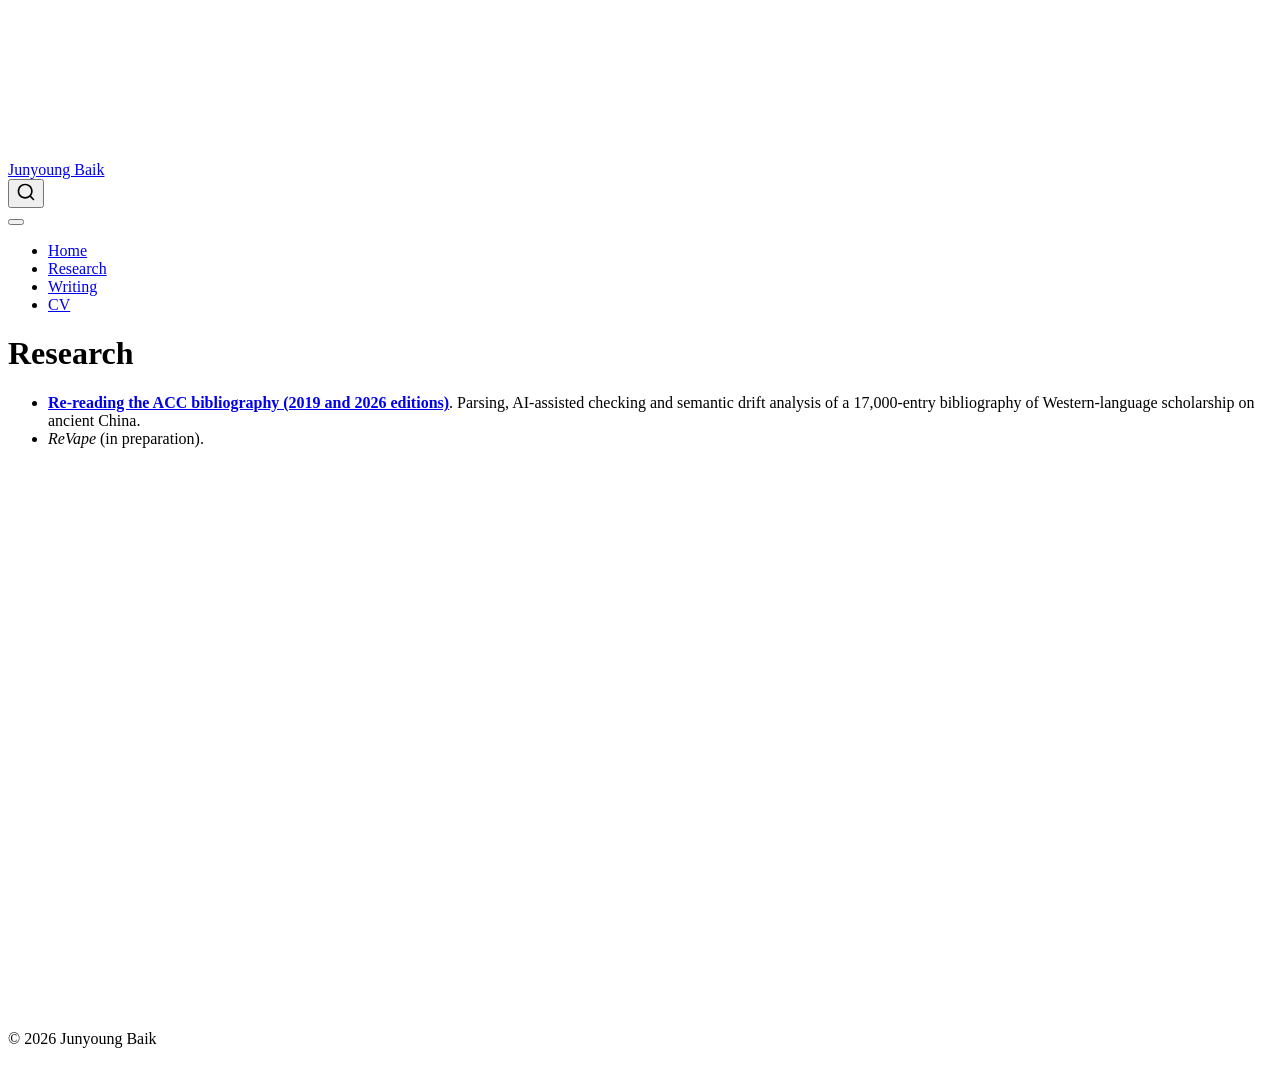
==== research/index.html @ 751c7dbe "Built site for gh-pages" ====
<!DOCTYPE html>
<html xmlns="http://www.w3.org/1999/xhtml" lang="en" xml:lang="en"><head>

<meta charset="utf-8">
<meta name="generator" content="quarto-1.10.18">

<meta name="viewport" content="width=device-width, initial-scale=1.0, user-scalable=yes">


<title>Research – Junyoung Baik</title>
<style>
/* Default styles provided by pandoc.
** See https://pandoc.org/MANUAL.html#variables-for-html for config info.
*/
span.smallcaps{font-variant: small-caps;}
div.columns{display: flex; gap: 1.5em;}
div.column{flex: auto;}
@media screen {
div.columns{gap: min(4vw, 1.5em);}
div.column{overflow-x: auto;}
}
div.hanging-indent{margin-left: 1.5em; text-indent: -1.5em;}
ul.task-list{list-style: none;}
ul.task-list li input[type="checkbox"] {
  width: 0.8em;
  margin: 0 0.8em 0.2em -1em; /* quarto-specific, see https://github.com/quarto-dev/quarto-cli/issues/4556 */ 
  vertical-align: middle;
}
</style>


<script src="../site_libs/quarto-nav/quarto-nav.js"></script>
<script src="../site_libs/quarto-nav/headroom.min.js"></script>
<script src="../site_libs/clipboard/clipboard.min.js"></script>
<script src="../site_libs/quarto-search/autocomplete.umd.js"></script>
<script src="../site_libs/quarto-search/fuse.min.js"></script>
<script src="../site_libs/quarto-search/quarto-search.js"></script>
<meta name="quarto:offset" content="../">
<script src="../site_libs/quarto-html/quarto.js" type="module"></script>
<script src="../site_libs/quarto-html/tabsets/tabsets.js" type="module"></script>
<script src="../site_libs/quarto-html/popper.min.js"></script>
<script src="../site_libs/quarto-html/tippy.umd.min.js"></script>
<script src="../site_libs/quarto-html/anchor.min.js"></script>
<link href="../site_libs/quarto-html/tippy.css" rel="stylesheet">
<link href="../site_libs/quarto-html/quarto-syntax-highlighting-64a204ab8560d761af7679ceaba22944.css" rel="stylesheet" id="quarto-text-highlighting-styles">
<script src="../site_libs/bootstrap/bootstrap.min.js"></script>
<link href="../site_libs/bootstrap/bootstrap-icons.css" rel="stylesheet">
<link href="../site_libs/bootstrap/bootstrap-445b8638c3d06994fee0907d791121c4.min.css" rel="stylesheet" append-hash="true" id="quarto-bootstrap" data-mode="light">
<script id="quarto-search-options" type="application/json">{
  "location": "navbar",
  "copy-button": false,
  "collapse-after": 3,
  "panel-placement": "end",
  "type": "overlay",
  "limit": 50,
  "keyboard-shortcut": [
    "f",
    "/",
    "s"
  ],
  "show-item-context": false,
  "language": {
    "search-no-results-text": "No results",
    "search-matching-documents-text": "matching documents",
    "search-copy-link-title": "Copy link to search",
    "search-hide-matches-text": "Hide additional matches",
    "search-more-match-text": "more match in this document",
    "search-more-matches-text": "more matches in this document",
    "search-clear-button-title": "Clear",
    "search-text-placeholder": "",
    "search-detached-cancel-button-title": "Cancel",
    "search-submit-button-title": "Submit",
    "search-label": "Search"
  }
}</script>


<link rel="stylesheet" href="../styles.css">
</head>

<body class="nav-fixed fullcontent quarto-light">

<div id="quarto-search-results"></div>
  <header id="quarto-header" class="headroom fixed-top">
    <nav class="navbar navbar-expand-lg " data-bs-theme="dark">
      <div class="navbar-container container-fluid">
      <div class="navbar-brand-container mx-auto">
    <a class="navbar-brand" href="../index.html">
    <span class="navbar-title">Junyoung Baik</span>
    </a>
  </div>
            <div id="quarto-search" class="" title="Search"></div>
          <button class="navbar-toggler" type="button" data-bs-toggle="collapse" data-bs-target="#navbarCollapse" aria-controls="navbarCollapse" role="menu" aria-expanded="false" aria-label="Toggle navigation" onclick="if (window.quartoToggleHeadroom) { window.quartoToggleHeadroom(); }">
  <span class="navbar-toggler-icon"></span>
</button>
          <div class="collapse navbar-collapse" id="navbarCollapse">
            <ul class="navbar-nav navbar-nav-scroll me-auto">
  <li class="nav-item">
    <a class="nav-link" href="../index.html"> 
<span class="menu-text">Home</span></a>
  </li>  
  <li class="nav-item">
    <a class="nav-link active" href="../research/index.html" aria-current="page"> 
<span class="menu-text">Research</span></a>
  </li>  
  <li class="nav-item">
    <a class="nav-link" href="../writing/index.html"> 
<span class="menu-text">Writing</span></a>
  </li>  
  <li class="nav-item">
    <a class="nav-link" href="../cv.html"> 
<span class="menu-text">CV</span></a>
  </li>  
</ul>
          </div> <!-- /navcollapse -->
            <div class="quarto-navbar-tools">
</div>
      </div> <!-- /container-fluid -->
    </nav>
</header>
<!-- content -->
<div id="quarto-content" class="quarto-container page-columns page-rows-contents page-layout-article page-navbar">
<!-- sidebar -->
<!-- margin-sidebar -->
    
<!-- main -->
<main class="content" id="quarto-document-content">

<header id="title-block-header" class="quarto-title-block default">
<div class="quarto-title">
<h1 class="title">Research</h1>
</div>



<div class="quarto-title-meta">

    
  
    
  </div>
  


</header>


<ul>
<li><a href="../research/acc-bibliometrics.html"><strong>Re-reading the ACC bibliography (2019 and 2026 editions)</strong></a>. Parsing, AI-assisted checking and semantic drift analysis of a 17,000-entry bibliography of Western-language scholarship on ancient China.</li>
<li><em>ReVape</em> (in preparation).</li>
</ul>



</main> <!-- /main -->
<script id="quarto-html-after-body" type="application/javascript">
  window.document.addEventListener("DOMContentLoaded", function (event) {
    const icon = "";
    const anchorJS = new window.AnchorJS();
    anchorJS.options = {
      placement: 'right',
      icon: icon
    };
    anchorJS.add('.anchored');
    const isCodeAnnotation = (el) => {
      for (const clz of el.classList) {
        if (clz.startsWith('code-annotation-')) {                     
          return true;
        }
      }
      return false;
    }
    const onCopySuccess = function(e) {
      // button target
      const button = e.trigger;
      // don't keep focus
      button.blur();
      // flash "checked"
      button.classList.add('code-copy-button-checked');
      var currentTitle = button.getAttribute("title");
      button.setAttribute("title", "Copied!");
      let tooltip;
      if (window.bootstrap) {
        button.setAttribute("data-bs-toggle", "tooltip");
        button.setAttribute("data-bs-placement", "left");
        button.setAttribute("data-bs-title", "Copied!");
        tooltip = new bootstrap.Tooltip(button, 
          { trigger: "manual", 
            customClass: "code-copy-button-tooltip",
            offset: [0, -8]});
        tooltip.show();    
      }
      setTimeout(function() {
        if (tooltip) {
          tooltip.hide();
          button.removeAttribute("data-bs-title");
          button.removeAttribute("data-bs-toggle");
          button.removeAttribute("data-bs-placement");
        }
        button.setAttribute("title", currentTitle);
        button.classList.remove('code-copy-button-checked');
      }, 1000);
      // clear code selection
      e.clearSelection();
    }
    const getTextToCopy = function(trigger) {
      const outerScaffold = trigger.parentElement.cloneNode(true);
      const codeEl = outerScaffold.querySelector('code');
      for (const childEl of codeEl.children) {
        if (isCodeAnnotation(childEl)) {
          childEl.remove();
        }
      }
      return codeEl.innerText;
    }
    const clipboard = new window.ClipboardJS('.code-copy-button:not([data-in-quarto-modal])', {
      text: getTextToCopy
    });
    clipboard.on('success', onCopySuccess);
    if (window.document.getElementById('quarto-embedded-source-code-modal')) {
      const clipboardModal = new window.ClipboardJS('.code-copy-button[data-in-quarto-modal]', {
        text: getTextToCopy,
        container: window.document.getElementById('quarto-embedded-source-code-modal')
      });
      clipboardModal.on('success', onCopySuccess);
    }
      var localhostRegex = new RegExp(/^(?:http|https):\/\/localhost\:?[0-9]*\//);
      var mailtoRegex = new RegExp(/^mailto:/);
        var filterRegex = new RegExp("https:\/\/bjunyoung\.github\.io\/portfolio-site\/");
      var isInternal = (href) => {
          return filterRegex.test(href) || localhostRegex.test(href) || mailtoRegex.test(href);
      }
      // Inspect non-navigation links and adorn them if external
     var links = window.document.querySelectorAll('a[href]:not(.nav-link):not(.navbar-brand):not(.toc-action):not(.sidebar-link):not(.sidebar-item-toggle):not(.pagination-link):not(.no-external):not([aria-hidden]):not(.dropdown-item):not(.quarto-navigation-tool):not(.about-link)');
      for (var i=0; i<links.length; i++) {
        const link = links[i];
        if (!isInternal(link.href)) {
          // undo the damage that might have been done by quarto-nav.js in the case of
          // links that we want to consider external
          if (link.dataset.originalHref !== undefined) {
            link.href = link.dataset.originalHref;
          }
        }
      }
    function tippyHover(el, contentFn, onTriggerFn, onUntriggerFn) {
      const config = {
        allowHTML: true,
        maxWidth: 500,
        delay: 100,
        arrow: false,
        appendTo: function(el) {
            return el.parentElement;
        },
        interactive: true,
        interactiveBorder: 10,
        theme: 'quarto',
        placement: 'bottom-start',
      };
      if (contentFn) {
        config.content = contentFn;
      }
      if (onTriggerFn) {
        config.onTrigger = onTriggerFn;
      }
      if (onUntriggerFn) {
        config.onUntrigger = onUntriggerFn;
      }
      window.tippy(el, config); 
    }
    const noterefs = window.document.querySelectorAll('a[role="doc-noteref"]');
    for (var i=0; i<noterefs.length; i++) {
      const ref = noterefs[i];
      tippyHover(ref, function() {
        // use id or data attribute instead here
        let href = ref.getAttribute('data-footnote-href') || ref.getAttribute('href');
        try { href = new URL(href).hash; } catch {}
        const id = href.replace(/^#\/?/, "");
        const note = window.document.getElementById(id);
        if (note) {
          return note.innerHTML;
        } else {
          return "";
        }
      });
    }
    const xrefs = window.document.querySelectorAll('a.quarto-xref');
    const processXRef = (id, note) => {
      // Strip column container classes
      const stripColumnClz = (el) => {
        el.classList.remove("page-full", "page-columns");
        if (el.children) {
          for (const child of el.children) {
            stripColumnClz(child);
          }
        }
      }
      stripColumnClz(note)
      if (id === null || id.startsWith('sec-')) {
        // Special case sections, only their first couple elements
        const container = document.createElement("div");
        if (note.children && note.children.length > 2) {
          container.appendChild(note.children[0].cloneNode(true));
          for (let i = 1; i < note.children.length; i++) {
            const child = note.children[i];
            if (child.tagName === "P" && child.innerText === "") {
              continue;
            } else {
              container.appendChild(child.cloneNode(true));
              break;
            }
          }
          if (window.Quarto?.typesetMath) {
            window.Quarto.typesetMath(container);
          }
          return container.innerHTML
        } else {
          if (window.Quarto?.typesetMath) {
            window.Quarto.typesetMath(note);
          }
          return note.innerHTML;
        }
      } else {
        // Remove any anchor links if they are present
        const anchorLink = note.querySelector('a.anchorjs-link');
        if (anchorLink) {
          anchorLink.remove();
        }
        if (window.Quarto?.typesetMath) {
          window.Quarto.typesetMath(note);
        }
        if (note.classList.contains("callout")) {
          return note.outerHTML;
        } else {
          return note.innerHTML;
        }
      }
    }
    for (var i=0; i<xrefs.length; i++) {
      const xref = xrefs[i];
      tippyHover(xref, undefined, function(instance) {
        instance.disable();
        let url = xref.getAttribute('href');
        let hash = undefined; 
        if (url.startsWith('#')) {
          hash = url;
        } else {
          try { hash = new URL(url).hash; } catch {}
        }
        if (hash) {
          const id = hash.replace(/^#\/?/, "");
          const note = window.document.getElementById(id);
          if (note !== null) {
            try {
              const html = processXRef(id, note.cloneNode(true));
              instance.setContent(html);
            } finally {
              instance.enable();
              instance.show();
            }
          } else {
            // See if we can fetch this
            fetch(url.split('#')[0])
            .then(res => res.text())
            .then(html => {
              const parser = new DOMParser();
              const htmlDoc = parser.parseFromString(html, "text/html");
              const note = htmlDoc.getElementById(id);
              if (note !== null) {
                const html = processXRef(id, note);
                instance.setContent(html);
              } 
            }).finally(() => {
              instance.enable();
              instance.show();
            });
          }
        } else {
          // See if we can fetch a full url (with no hash to target)
          // This is a special case and we should probably do some content thinning / targeting
          fetch(url)
          .then(res => res.text())
          .then(html => {
            const parser = new DOMParser();
            const htmlDoc = parser.parseFromString(html, "text/html");
            const note = htmlDoc.querySelector('main.content');
            if (note !== null) {
              // This should only happen for chapter cross references
              // (since there is no id in the URL)
              // remove the first header
              if (note.children.length > 0 && note.children[0].tagName === "HEADER") {
                note.children[0].remove();
              }
              const html = processXRef(null, note);
              instance.setContent(html);
            } 
          }).finally(() => {
            instance.enable();
            instance.show();
          });
        }
      }, function(instance) {
      });
    }
        let selectedAnnoteEl;
        const selectorForAnnotation = ( cell, annotation) => {
          let cellAttr = 'data-code-cell="' + cell + '"';
          let lineAttr = 'data-code-annotation="' +  annotation + '"';
          const selector = 'span[' + cellAttr + '][' + lineAttr + ']';
          return selector;
        }
        const selectCodeLines = (annoteEl) => {
          const doc = window.document;
          const targetCell = annoteEl.getAttribute("data-target-cell");
          const targetAnnotation = annoteEl.getAttribute("data-target-annotation");
          const annoteSpan = window.document.querySelector(selectorForAnnotation(targetCell, targetAnnotation));
          const lines = annoteSpan.getAttribute("data-code-lines").split(",");
          const lineIds = lines.map((line) => {
            return targetCell + "-" + line;
          })
          let top = null;
          let height = null;
          let parent = null;
          if (lineIds.length > 0) {
              //compute the position of the single el (top and bottom and make a div)
              const el = window.document.getElementById(lineIds[0]);
              top = el.offsetTop;
              height = el.offsetHeight;
              parent = el.parentElement.parentElement;
            if (lineIds.length > 1) {
              const lastEl = window.document.getElementById(lineIds[lineIds.length - 1]);
              const bottom = lastEl.offsetTop + lastEl.offsetHeight;
              height = bottom - top;
            }
            if (top !== null && height !== null && parent !== null) {
              // cook up a div (if necessary) and position it 
              let div = window.document.getElementById("code-annotation-line-highlight");
              if (div === null) {
                div = window.document.createElement("div");
                div.setAttribute("id", "code-annotation-line-highlight");
                div.style.position = 'absolute';
                parent.appendChild(div);
              }
              div.style.top = top - 2 + "px";
              div.style.height = height + 4 + "px";
              div.style.left = 0;
              let gutterDiv = window.document.getElementById("code-annotation-line-highlight-gutter");
              if (gutterDiv === null) {
                gutterDiv = window.document.createElement("div");
                gutterDiv.setAttribute("id", "code-annotation-line-highlight-gutter");
                gutterDiv.style.position = 'absolute';
                const codeCell = window.document.getElementById(targetCell);
                const gutter = codeCell.querySelector('.code-annotation-gutter');
                gutter.appendChild(gutterDiv);
              }
              gutterDiv.style.top = top - 2 + "px";
              gutterDiv.style.height = height + 4 + "px";
            }
            selectedAnnoteEl = annoteEl;
          }
        };
        const unselectCodeLines = () => {
          const elementsIds = ["code-annotation-line-highlight", "code-annotation-line-highlight-gutter"];
          elementsIds.forEach((elId) => {
            const div = window.document.getElementById(elId);
            if (div) {
              div.remove();
            }
          });
          selectedAnnoteEl = undefined;
        };
          // Handle positioning of the toggle
      window.addEventListener(
        "resize",
        throttle(() => {
          elRect = undefined;
          if (selectedAnnoteEl) {
            selectCodeLines(selectedAnnoteEl);
          }
        }, 10)
      );
      function throttle(fn, ms) {
      let throttle = false;
      let timer;
        return (...args) => {
          if(!throttle) { // first call gets through
              fn.apply(this, args);
              throttle = true;
          } else { // all the others get throttled
              if(timer) clearTimeout(timer); // cancel #2
              timer = setTimeout(() => {
                fn.apply(this, args);
                timer = throttle = false;
              }, ms);
          }
        };
      }
        // Attach click handler to the DT
        const annoteDls = window.document.querySelectorAll('dt[data-target-cell]');
        for (const annoteDlNode of annoteDls) {
          annoteDlNode.addEventListener('click', (event) => {
            const clickedEl = event.target;
            if (clickedEl !== selectedAnnoteEl) {
              unselectCodeLines();
              const activeEl = window.document.querySelector('dt[data-target-cell].code-annotation-active');
              if (activeEl) {
                activeEl.classList.remove('code-annotation-active');
              }
              selectCodeLines(clickedEl);
              clickedEl.classList.add('code-annotation-active');
            } else {
              // Unselect the line
              unselectCodeLines();
              clickedEl.classList.remove('code-annotation-active');
            }
          });
        }
    const findCites = (el) => {
      const parentEl = el.parentElement;
      if (parentEl) {
        const cites = parentEl.dataset.cites;
        if (cites) {
          return {
            el,
            cites: cites.split(' ')
          };
        } else {
          return findCites(el.parentElement)
        }
      } else {
        return undefined;
      }
    };
    var bibliorefs = window.document.querySelectorAll('a[role="doc-biblioref"]');
    for (var i=0; i<bibliorefs.length; i++) {
      const ref = bibliorefs[i];
      const citeInfo = findCites(ref);
      if (citeInfo) {
        tippyHover(citeInfo.el, function() {
          var popup = window.document.createElement('div');
          citeInfo.cites.forEach(function(cite) {
            var citeDiv = window.document.createElement('div');
            citeDiv.classList.add('hanging-indent');
            citeDiv.classList.add('csl-entry');
            var biblioDiv = window.document.getElementById('ref-' + cite);
            if (biblioDiv) {
              citeDiv.innerHTML = biblioDiv.innerHTML;
            }
            popup.appendChild(citeDiv);
          });
          return popup.innerHTML;
        });
      }
    }
  });
  </script>
</div> <!-- /content -->
<footer class="footer">
  <div class="nav-footer">
    <div class="nav-footer-left">
      &nbsp;
    </div>   
    <div class="nav-footer-center">
<p>© 2026 Junyoung Baik</p>
</div>
    <div class="nav-footer-right">
      &nbsp;
    </div>
  </div>
</footer>




</body></html>
---- site_libs/quarto-html/tippy.css ----
.tippy-box[data-animation=fade][data-state=hidden]{opacity:0}[data-tippy-root]{max-width:calc(100vw - 10px)}.tippy-box{position:relative;background-color:#333;color:#fff;border-radius:4px;font-size:14px;line-height:1.4;white-space:normal;outline:0;transition-property:transform,visibility,opacity}.tippy-box[data-placement^=top]>.tippy-arrow{bottom:0}.tippy-box[data-placement^=top]>.tippy-arrow:before{bottom:-7px;left:0;border-width:8px 8px 0;border-top-color:initial;transform-origin:center top}.tippy-box[data-placement^=bottom]>.tippy-arrow{top:0}.tippy-box[data-placement^=bottom]>.tippy-arrow:before{top:-7px;left:0;border-width:0 8px 8px;border-bottom-color:initial;transform-origin:center bottom}.tippy-box[data-placement^=left]>.tippy-arrow{right:0}.tippy-box[data-placement^=left]>.tippy-arrow:before{border-width:8px 0 8px 8px;border-left-color:initial;right:-7px;transform-origin:center left}.tippy-box[data-placement^=right]>.tippy-arrow{left:0}.tippy-box[data-placement^=right]>.tippy-arrow:before{left:-7px;border-width:8px 8px 8px 0;border-right-color:initial;transform-origin:center right}.tippy-box[data-inertia][data-state=visible]{transition-timing-function:cubic-bezier(.54,1.5,.38,1.11)}.tippy-arrow{width:16px;height:16px;color:#333}.tippy-arrow:before{content:"";position:absolute;border-color:transparent;border-style:solid}.tippy-content{position:relative;padding:5px 9px;z-index:1}
---- site_libs/quarto-html/quarto-syntax-highlighting-64a204ab8560d761af7679ceaba22944.css ----
/* quarto syntax highlight colors */
:root {
  --quarto-hl-ot-color: #003B4F;
  --quarto-hl-at-color: #657422;
  --quarto-hl-ss-color: #20794D;
  --quarto-hl-an-color: #5E5E5E;
  --quarto-hl-fu-color: #4758AB;
  --quarto-hl-st-color: #20794D;
  --quarto-hl-cf-color: #003B4F;
  --quarto-hl-op-color: #5E5E5E;
  --quarto-hl-er-color: #AD0000;
  --quarto-hl-bn-color: #AD0000;
  --quarto-hl-al-color: #AD0000;
  --quarto-hl-va-color: #111111;
  --quarto-hl-bu-color: inherit;
  --quarto-hl-ex-color: inherit;
  --quarto-hl-pp-color: #AD0000;
  --quarto-hl-in-color: #5E5E5E;
  --quarto-hl-vs-color: #20794D;
  --quarto-hl-wa-color: #5E5E5E;
  --quarto-hl-do-color: #5E5E5E;
  --quarto-hl-im-color: #00769E;
  --quarto-hl-ch-color: #20794D;
  --quarto-hl-dt-color: #AD0000;
  --quarto-hl-fl-color: #AD0000;
  --quarto-hl-co-color: #5E5E5E;
  --quarto-hl-cv-color: #5E5E5E;
  --quarto-hl-cn-color: #8f5902;
  --quarto-hl-sc-color: #5E5E5E;
  --quarto-hl-dv-color: #AD0000;
  --quarto-hl-kw-color: #003B4F;
}

/* other quarto variables */
:root {
  --quarto-font-monospace: SFMono-Regular, Menlo, Monaco, Consolas, "Liberation Mono", "Courier New", monospace;
}

/* syntax highlight based on Pandoc's rules */
pre > code.sourceCode > span {
  color: #003B4F;
}

code.sourceCode > span {
  color: #003B4F;
}

div.sourceCode,
div.sourceCode pre.sourceCode {
  color: #003B4F;
}

/* Normal */
code span {
  color: #003B4F;
}

/* Alert */
code span.al {
  color: #AD0000;
  font-style: inherit;
}

/* Annotation */
code span.an {
  color: #5E5E5E;
  font-style: inherit;
}

/* Attribute */
code span.at {
  color: #657422;
  font-style: inherit;
}

/* BaseN */
code span.bn {
  color: #AD0000;
  font-style: inherit;
}

/* BuiltIn */
code span.bu {
  font-style: inherit;
}

/* ControlFlow */
code span.cf {
  color: #003B4F;
  font-weight: bold;
  font-style: inherit;
}

/* Char */
code span.ch {
  color: #20794D;
  font-style: inherit;
}

/* Constant */
code span.cn {
  color: #8f5902;
  font-style: inherit;
}

/* Comment */
code span.co {
  color: #5E5E5E;
  font-style: inherit;
}

/* CommentVar */
code span.cv {
  color: #5E5E5E;
  font-style: italic;
}

/* Documentation */
code span.do {
  color: #5E5E5E;
  font-style: italic;
}

/* DataType */
code span.dt {
  color: #AD0000;
  font-style: inherit;
}

/* DecVal */
code span.dv {
  color: #AD0000;
  font-style: inherit;
}

/* Error */
code span.er {
  color: #AD0000;
  font-style: inherit;
}

/* Extension */
code span.ex {
  font-style: inherit;
}

/* Float */
code span.fl {
  color: #AD0000;
  font-style: inherit;
}

/* Function */
code span.fu {
  color: #4758AB;
  font-style: inherit;
}

/* Import */
code span.im {
  color: #00769E;
  font-style: inherit;
}

/* Information */
code span.in {
  color: #5E5E5E;
  font-style: inherit;
}

/* Keyword */
code span.kw {
  color: #003B4F;
  font-weight: bold;
  font-style: inherit;
}

/* Operator */
code span.op {
  color: #5E5E5E;
  font-style: inherit;
}

/* Other */
code span.ot {
  color: #003B4F;
  font-style: inherit;
}

/* Preprocessor */
code span.pp {
  color: #AD0000;
  font-style: inherit;
}

/* SpecialChar */
code span.sc {
  color: #5E5E5E;
  font-style: inherit;
}

/* SpecialString */
code span.ss {
  color: #20794D;
  font-style: inherit;
}

/* String */
code span.st {
  color: #20794D;
  font-style: inherit;
}

/* Variable */
code span.va {
  color: #111111;
  font-style: inherit;
}

/* VerbatimString */
code span.vs {
  color: #20794D;
  font-style: inherit;
}

/* Warning */
code span.wa {
  color: #5E5E5E;
  font-style: italic;
}

.prevent-inlining {
  content: "</";
}

/*# sourceMappingURL=9d8d5bb603a83b8298b89080a598c93b.css.map */
---- styles.css ----
/* css styles */
.draft-banner { border-left: 4px solid #eb6834; padding: .6rem 1rem; background: rgba(235,104,52,.08); margin-bottom: 1.5rem; }

/* Figures: never wider than the text column (Quarto writes fixed width/height attributes). */
.cell-output-display img, img.figure-img { max-width: 100%; height: auto; }

/* Tables (built by table() in the ACC page) */
.acc-tbl-wrap { overflow-x: auto; margin: .25rem 0 1rem; }
.acc-tbl { width: 100%; border-collapse: collapse; font-size: .9rem; font-variant-numeric: tabular-nums lining-nums; }
.acc-tbl th, .acc-tbl td { padding: .4rem .75rem; border-bottom: 1px solid #e4e3df; vertical-align: baseline; }
.acc-tbl thead th { border-bottom: 1.5px solid #52514e; font-weight: 600; color: #52514e; font-size: .8rem; line-height: 1.25; vertical-align: bottom; }
.acc-tbl .txt { text-align: left; }
.acc-tbl .num { text-align: right; white-space: nowrap; width: 1%; }
.acc-tbl thead th.num { white-space: normal; min-width: 4.5rem; }
.acc-tbl .nowrap { white-space: nowrap; }
.acc-tbl tbody tr:last-child td { border-bottom: 1.5px solid #52514e; }
.acc-tbl tr.gap td { border-top: 1.5px solid #52514e; }
.acc-tbl tr.sub td:first-child { padding-left: 1.75rem; color: #52514e; }
.acc-tbl tr.sub td { color: #52514e; }
.acc-tbl--even .num { width: 20%; }

/* Long inline code (e.g. model names) wraps on narrow screens instead of widening the page. */
p code, li code { white-space: normal; overflow-wrap: anywhere; }
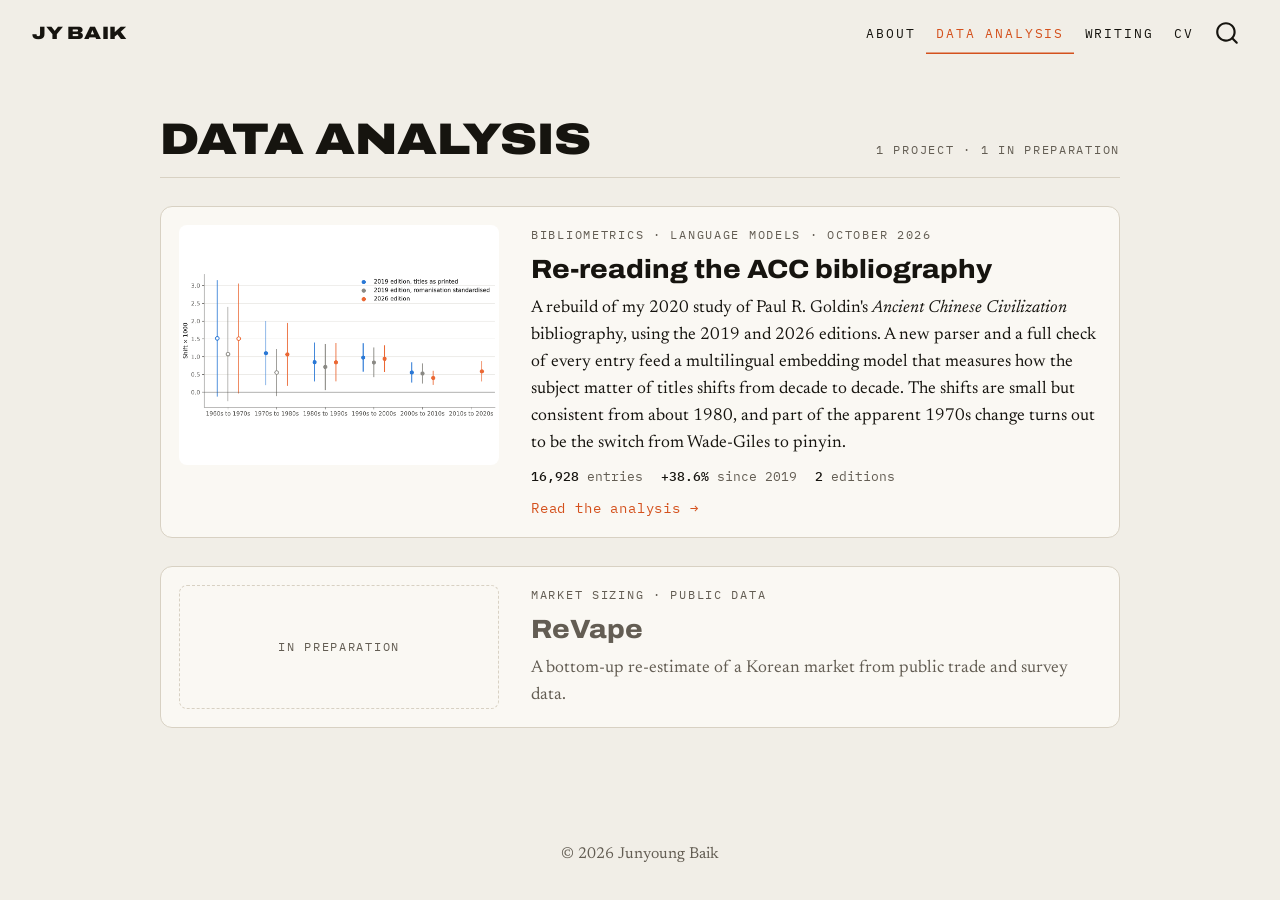
==== commit f4046def: "Built site for gh-pages" ====
--- a/research/index.html
+++ b/research/index.html
@@ -7,7 +7,7 @@
 <meta name="viewport" content="width=device-width, initial-scale=1.0, user-scalable=yes">
 
 
-<title>Research – Junyoung Baik</title>
+<title>Data Analysis – Junyoung Baik</title>
 <style>
 /* Default styles provided by pandoc.
 ** See https://pandoc.org/MANUAL.html#variables-for-html for config info.
@@ -42,10 +42,10 @@
 <script src="../site_libs/quarto-html/tippy.umd.min.js"></script>
 <script src="../site_libs/quarto-html/anchor.min.js"></script>
 <link href="../site_libs/quarto-html/tippy.css" rel="stylesheet">
-<link href="../site_libs/quarto-html/quarto-syntax-highlighting-64a204ab8560d761af7679ceaba22944.css" rel="stylesheet" id="quarto-text-highlighting-styles">
+<link href="../site_libs/quarto-html/quarto-syntax-highlighting-7c68a30ea258f1cbeb56603bc0a48370.css" rel="stylesheet" id="quarto-text-highlighting-styles">
 <script src="../site_libs/bootstrap/bootstrap.min.js"></script>
 <link href="../site_libs/bootstrap/bootstrap-icons.css" rel="stylesheet">
-<link href="../site_libs/bootstrap/bootstrap-445b8638c3d06994fee0907d791121c4.min.css" rel="stylesheet" append-hash="true" id="quarto-bootstrap" data-mode="light">
+<link href="../site_libs/bootstrap/bootstrap-f77fa3346679a62d9a28a4c56ee0b2c5.min.css" rel="stylesheet" append-hash="true" id="quarto-bootstrap" data-mode="light">
 <script id="quarto-search-options" type="application/json">{
   "location": "navbar",
   "copy-button": false,
@@ -78,7 +78,7 @@
 <link rel="stylesheet" href="../styles.css">
 </head>
 
-<body class="nav-fixed fullcontent quarto-light">
+<body class="nav-fixed quarto-light">
 
 <div id="quarto-search-results"></div>
   <header id="quarto-header" class="headroom fixed-top">
@@ -86,7 +86,7 @@
       <div class="navbar-container container-fluid">
       <div class="navbar-brand-container mx-auto">
     <a class="navbar-brand" href="../index.html">
-    <span class="navbar-title">Junyoung Baik</span>
+    <span class="navbar-title">JY BAIK</span>
     </a>
   </div>
             <div id="quarto-search" class="" title="Search"></div>
@@ -94,14 +94,14 @@
   <span class="navbar-toggler-icon"></span>
 </button>
           <div class="collapse navbar-collapse" id="navbarCollapse">
-            <ul class="navbar-nav navbar-nav-scroll me-auto">
+            <ul class="navbar-nav navbar-nav-scroll ms-auto">
   <li class="nav-item">
     <a class="nav-link" href="../index.html"> 
-<span class="menu-text">Home</span></a>
+<span class="menu-text">About</span></a>
   </li>  
   <li class="nav-item">
     <a class="nav-link active" href="../research/index.html" aria-current="page"> 
-<span class="menu-text">Research</span></a>
+<span class="menu-text">Data Analysis</span></a>
   </li>  
   <li class="nav-item">
     <a class="nav-link" href="../writing/index.html"> 
@@ -119,36 +119,42 @@
     </nav>
 </header>
 <!-- content -->
-<div id="quarto-content" class="quarto-container page-columns page-rows-contents page-layout-article page-navbar">
+<div id="quarto-content" class="quarto-container page-columns page-rows-contents page-layout-full page-navbar">
 <!-- sidebar -->
 <!-- margin-sidebar -->
     
 <!-- main -->
-<main class="content" id="quarto-document-content">
-
-<header id="title-block-header" class="quarto-title-block default">
-<div class="quarto-title">
-<h1 class="title">Research</h1>
+<main class="content column-page" id="quarto-document-content"><header id="title-block-header" class="quarto-title-block"></header>
+
+
+
+
+<div class="listing">
+  <header class="list-head">
+    <div class="list-title" role="heading" aria-level="1">Data Analysis</div>
+    <span class="label">1 project · 1 in preparation</span>
+  </header>
+
+  <a class="tile" href="acc-bibliometrics.html">
+    <div class="tile-img"><img src="images/acc-drift.png" alt="Chart of decade-to-decade shifts in title meaning, 1960s to 2020s, for the 2019 and 2026 editions"></div>
+    <div class="tile-body">
+      <span class="label">Bibliometrics · Language models · October 2026</span>
+      <div class="tile-title" role="heading" aria-level="2">Re-reading the ACC bibliography</div>
+      <p>A rebuild of my 2020 study of Paul R. Goldin's <i>Ancient Chinese Civilization</i> bibliography, using the 2019 and 2026 editions. A new parser and a full check of every entry feed a multilingual embedding model that measures how the subject matter of titles shifts from decade to decade. The shifts are small but consistent from about 1980, and part of the apparent 1970s change turns out to be the switch from Wade-Giles to pinyin.</p>
+      <div class="stats"><span><b>16,928</b> entries</span><span><b>+38.6%</b> since 2019</span><span><b>2</b> editions</span></div>
+      <span class="more">Read the analysis →</span>
+    </div>
+  </a>
+
+  <div class="tile pending">
+    <div class="tile-img"><span class="label">In preparation</span></div>
+    <div class="tile-body">
+      <span class="label">Market sizing · Public data</span>
+      <div class="tile-title" role="heading" aria-level="2">ReVape</div>
+      <p>A bottom-up re-estimate of a Korean market from public trade and survey data.</p>
+    </div>
+  </div>
 </div>
-
-
-
-<div class="quarto-title-meta">
-
-    
-  
-    
-  </div>
-  
-
-
-</header>
-
-
-<ul>
-<li><a href="../research/acc-bibliometrics.html"><strong>Re-reading the ACC bibliography (2019 and 2026 editions)</strong></a>. Parsing, AI-assisted checking and semantic drift analysis of a 17,000-entry bibliography of Western-language scholarship on ancient China.</li>
-<li><em>ReVape</em> (in preparation).</li>
-</ul>
 
 
 
--- a/site_libs/quarto-html/quarto-syntax-highlighting-7c68a30ea258f1cbeb56603bc0a48370.css
+++ b/site_libs/quarto-html/quarto-syntax-highlighting-7c68a30ea258f1cbeb56603bc0a48370.css
@@ -0,0 +1,236 @@
+/* quarto syntax highlight colors */
+:root {
+  --quarto-hl-ot-color: #003B4F;
+  --quarto-hl-at-color: #657422;
+  --quarto-hl-ss-color: #20794D;
+  --quarto-hl-an-color: #5E5E5E;
+  --quarto-hl-fu-color: #4758AB;
+  --quarto-hl-st-color: #20794D;
+  --quarto-hl-cf-color: #003B4F;
+  --quarto-hl-op-color: #5E5E5E;
+  --quarto-hl-er-color: #AD0000;
+  --quarto-hl-bn-color: #AD0000;
+  --quarto-hl-al-color: #AD0000;
+  --quarto-hl-va-color: #111111;
+  --quarto-hl-bu-color: inherit;
+  --quarto-hl-ex-color: inherit;
+  --quarto-hl-pp-color: #AD0000;
+  --quarto-hl-in-color: #5E5E5E;
+  --quarto-hl-vs-color: #20794D;
+  --quarto-hl-wa-color: #5E5E5E;
+  --quarto-hl-do-color: #5E5E5E;
+  --quarto-hl-im-color: #00769E;
+  --quarto-hl-ch-color: #20794D;
+  --quarto-hl-dt-color: #AD0000;
+  --quarto-hl-fl-color: #AD0000;
+  --quarto-hl-co-color: #5E5E5E;
+  --quarto-hl-cv-color: #5E5E5E;
+  --quarto-hl-cn-color: #8f5902;
+  --quarto-hl-sc-color: #5E5E5E;
+  --quarto-hl-dv-color: #AD0000;
+  --quarto-hl-kw-color: #003B4F;
+}
+
+/* other quarto variables */
+:root {
+  --quarto-font-monospace: "IBM Plex Mono", ui-monospace, Menlo, Consolas, monospace;
+}
+
+/* syntax highlight based on Pandoc's rules */
+pre > code.sourceCode > span {
+  color: #003B4F;
+}
+
+code.sourceCode > span {
+  color: #003B4F;
+}
+
+div.sourceCode,
+div.sourceCode pre.sourceCode {
+  color: #003B4F;
+}
+
+/* Normal */
+code span {
+  color: #003B4F;
+}
+
+/* Alert */
+code span.al {
+  color: #AD0000;
+  font-style: inherit;
+}
+
+/* Annotation */
+code span.an {
+  color: #5E5E5E;
+  font-style: inherit;
+}
+
+/* Attribute */
+code span.at {
+  color: #657422;
+  font-style: inherit;
+}
+
+/* BaseN */
+code span.bn {
+  color: #AD0000;
+  font-style: inherit;
+}
+
+/* BuiltIn */
+code span.bu {
+  font-style: inherit;
+}
+
+/* ControlFlow */
+code span.cf {
+  color: #003B4F;
+  font-weight: bold;
+  font-style: inherit;
+}
+
+/* Char */
+code span.ch {
+  color: #20794D;
+  font-style: inherit;
+}
+
+/* Constant */
+code span.cn {
+  color: #8f5902;
+  font-style: inherit;
+}
+
+/* Comment */
+code span.co {
+  color: #5E5E5E;
+  font-style: inherit;
+}
+
+/* CommentVar */
+code span.cv {
+  color: #5E5E5E;
+  font-style: italic;
+}
+
+/* Documentation */
+code span.do {
+  color: #5E5E5E;
+  font-style: italic;
+}
+
+/* DataType */
+code span.dt {
+  color: #AD0000;
+  font-style: inherit;
+}
+
+/* DecVal */
+code span.dv {
+  color: #AD0000;
+  font-style: inherit;
+}
+
+/* Error */
+code span.er {
+  color: #AD0000;
+  font-style: inherit;
+}
+
+/* Extension */
+code span.ex {
+  font-style: inherit;
+}
+
+/* Float */
+code span.fl {
+  color: #AD0000;
+  font-style: inherit;
+}
+
+/* Function */
+code span.fu {
+  color: #4758AB;
+  font-style: inherit;
+}
+
+/* Import */
+code span.im {
+  color: #00769E;
+  font-style: inherit;
+}
+
+/* Information */
+code span.in {
+  color: #5E5E5E;
+  font-style: inherit;
+}
+
+/* Keyword */
+code span.kw {
+  color: #003B4F;
+  font-weight: bold;
+  font-style: inherit;
+}
+
+/* Operator */
+code span.op {
+  color: #5E5E5E;
+  font-style: inherit;
+}
+
+/* Other */
+code span.ot {
+  color: #003B4F;
+  font-style: inherit;
+}
+
+/* Preprocessor */
+code span.pp {
+  color: #AD0000;
+  font-style: inherit;
+}
+
+/* SpecialChar */
+code span.sc {
+  color: #5E5E5E;
+  font-style: inherit;
+}
+
+/* SpecialString */
+code span.ss {
+  color: #20794D;
+  font-style: inherit;
+}
+
+/* String */
+code span.st {
+  color: #20794D;
+  font-style: inherit;
+}
+
+/* Variable */
+code span.va {
+  color: #111111;
+  font-style: inherit;
+}
+
+/* VerbatimString */
+code span.vs {
+  color: #20794D;
+  font-style: inherit;
+}
+
+/* Warning */
+code span.wa {
+  color: #5E5E5E;
+  font-style: italic;
+}
+
+.prevent-inlining {
+  content: "</";
+}
+
+/*# sourceMappingURL=39d13593ecb7db6d02e40e1582482a0e.css.map */
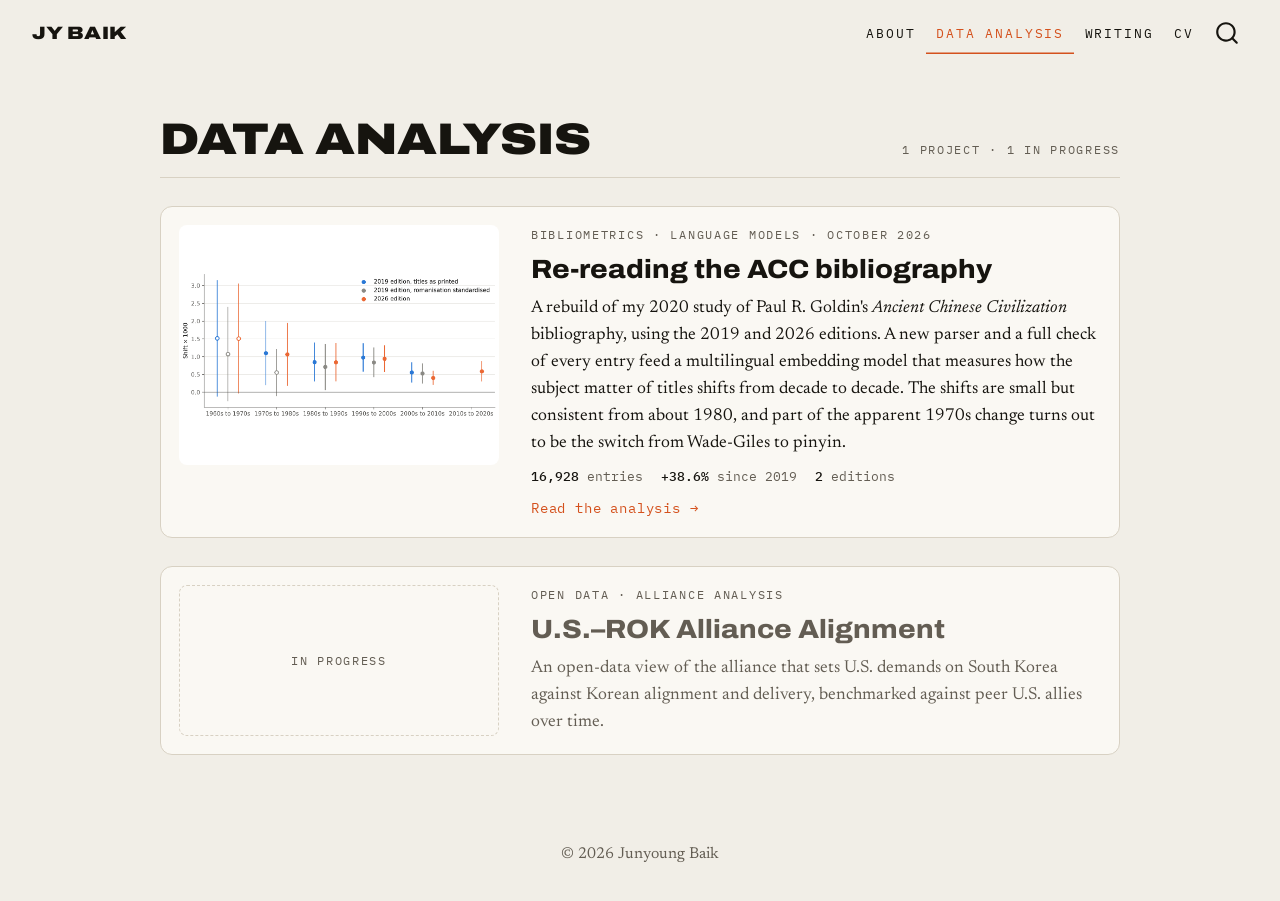
==== commit 7627bf95: "Built site for gh-pages" ====
--- a/research/index.html
+++ b/research/index.html
@@ -45,7 +45,7 @@
 <link href="../site_libs/quarto-html/quarto-syntax-highlighting-7c68a30ea258f1cbeb56603bc0a48370.css" rel="stylesheet" id="quarto-text-highlighting-styles">
 <script src="../site_libs/bootstrap/bootstrap.min.js"></script>
 <link href="../site_libs/bootstrap/bootstrap-icons.css" rel="stylesheet">
-<link href="../site_libs/bootstrap/bootstrap-f77fa3346679a62d9a28a4c56ee0b2c5.min.css" rel="stylesheet" append-hash="true" id="quarto-bootstrap" data-mode="light">
+<link href="../site_libs/bootstrap/bootstrap-ff5dfaf1683658c6f3fb941584f99c2e.min.css" rel="stylesheet" append-hash="true" id="quarto-bootstrap" data-mode="light">
 <script id="quarto-search-options" type="application/json">{
   "location": "navbar",
   "copy-button": false,
@@ -132,7 +132,7 @@
 <div class="listing">
   <header class="list-head">
     <div class="list-title" role="heading" aria-level="1">Data Analysis</div>
-    <span class="label">1 project · 1 in preparation</span>
+    <span class="label">1 project · 1 in progress</span>
   </header>
 
   <a class="tile" href="acc-bibliometrics.html">
@@ -147,11 +147,11 @@
   </a>
 
   <div class="tile pending">
-    <div class="tile-img"><span class="label">In preparation</span></div>
+    <div class="tile-img"><span class="label">In progress</span></div>
     <div class="tile-body">
-      <span class="label">Market sizing · Public data</span>
-      <div class="tile-title" role="heading" aria-level="2">ReVape</div>
-      <p>A bottom-up re-estimate of a Korean market from public trade and survey data.</p>
+      <span class="label">Open data · Alliance analysis</span>
+      <div class="tile-title" role="heading" aria-level="2">U.S.–ROK Alliance Alignment</div>
+      <p>An open-data view of the alliance that sets U.S. demands on South Korea against Korean alignment and delivery, benchmarked against peer U.S. allies over time.</p>
     </div>
   </div>
 </div>
